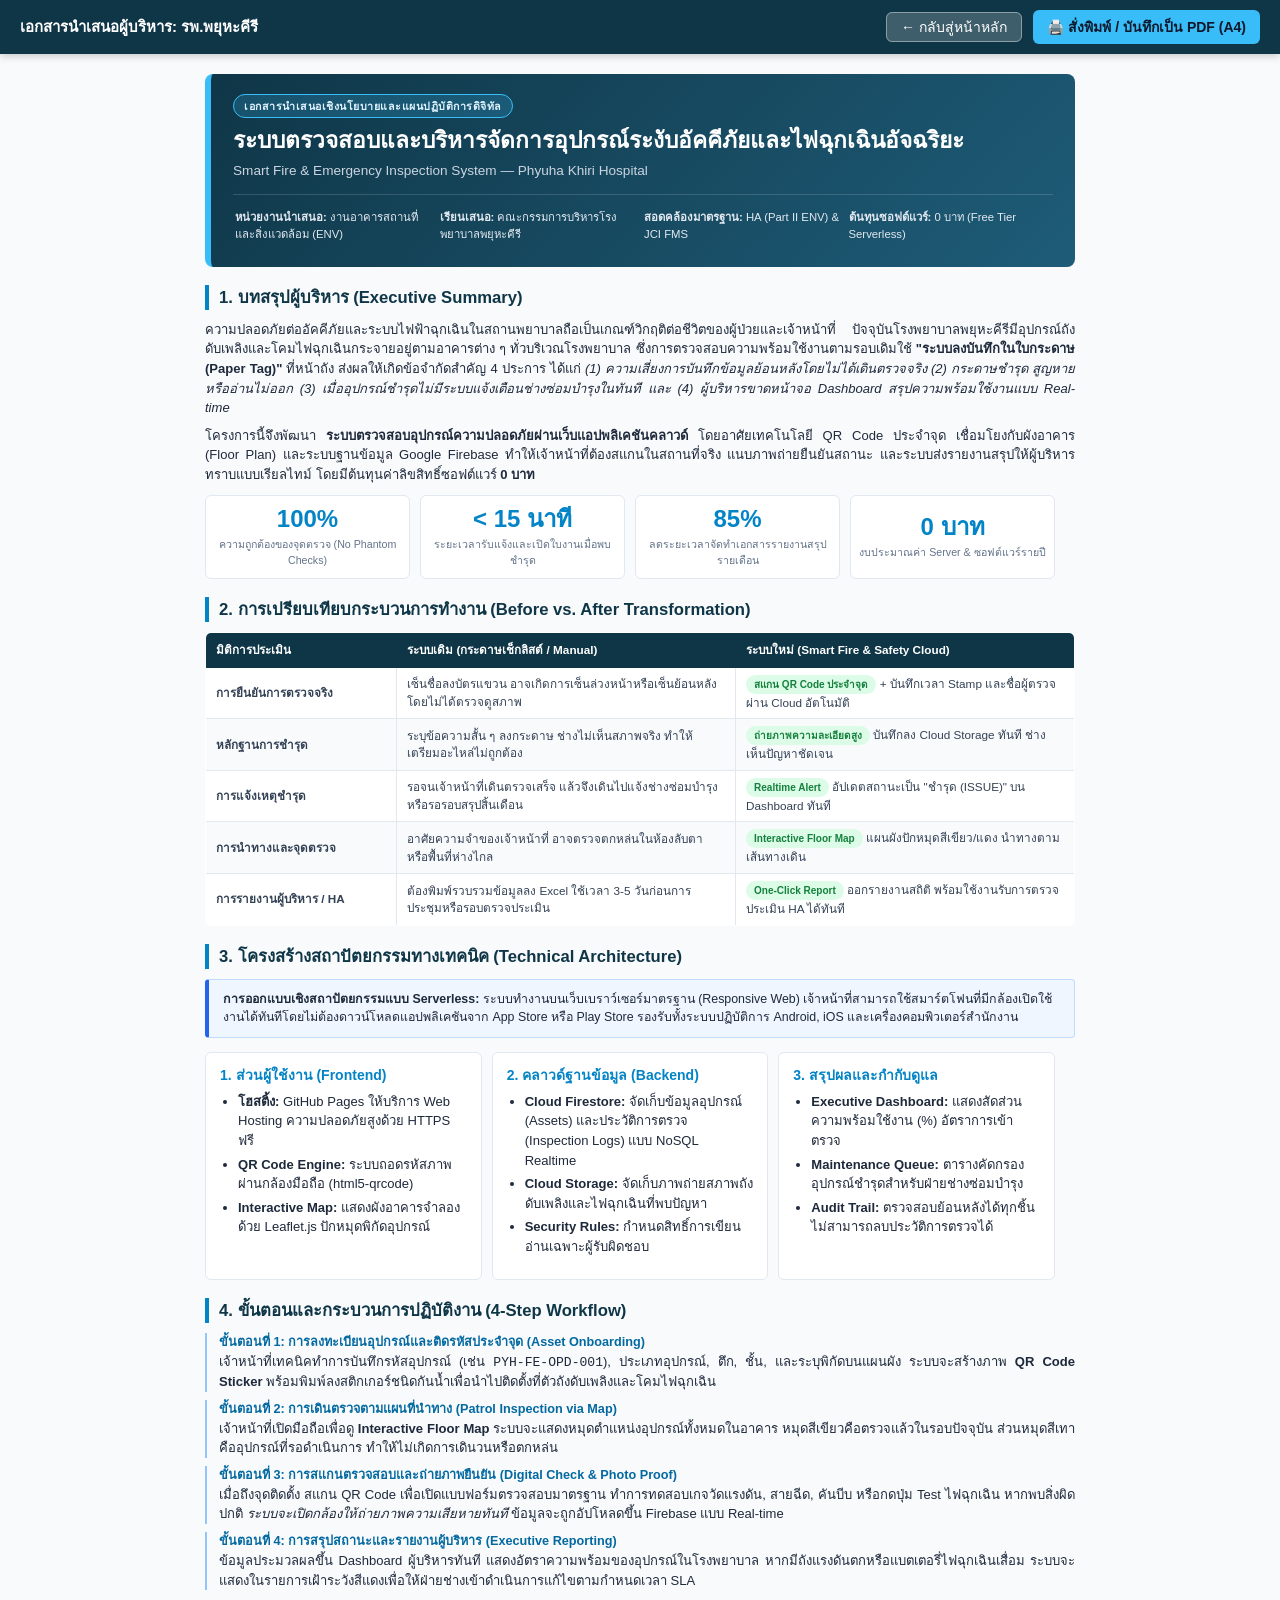
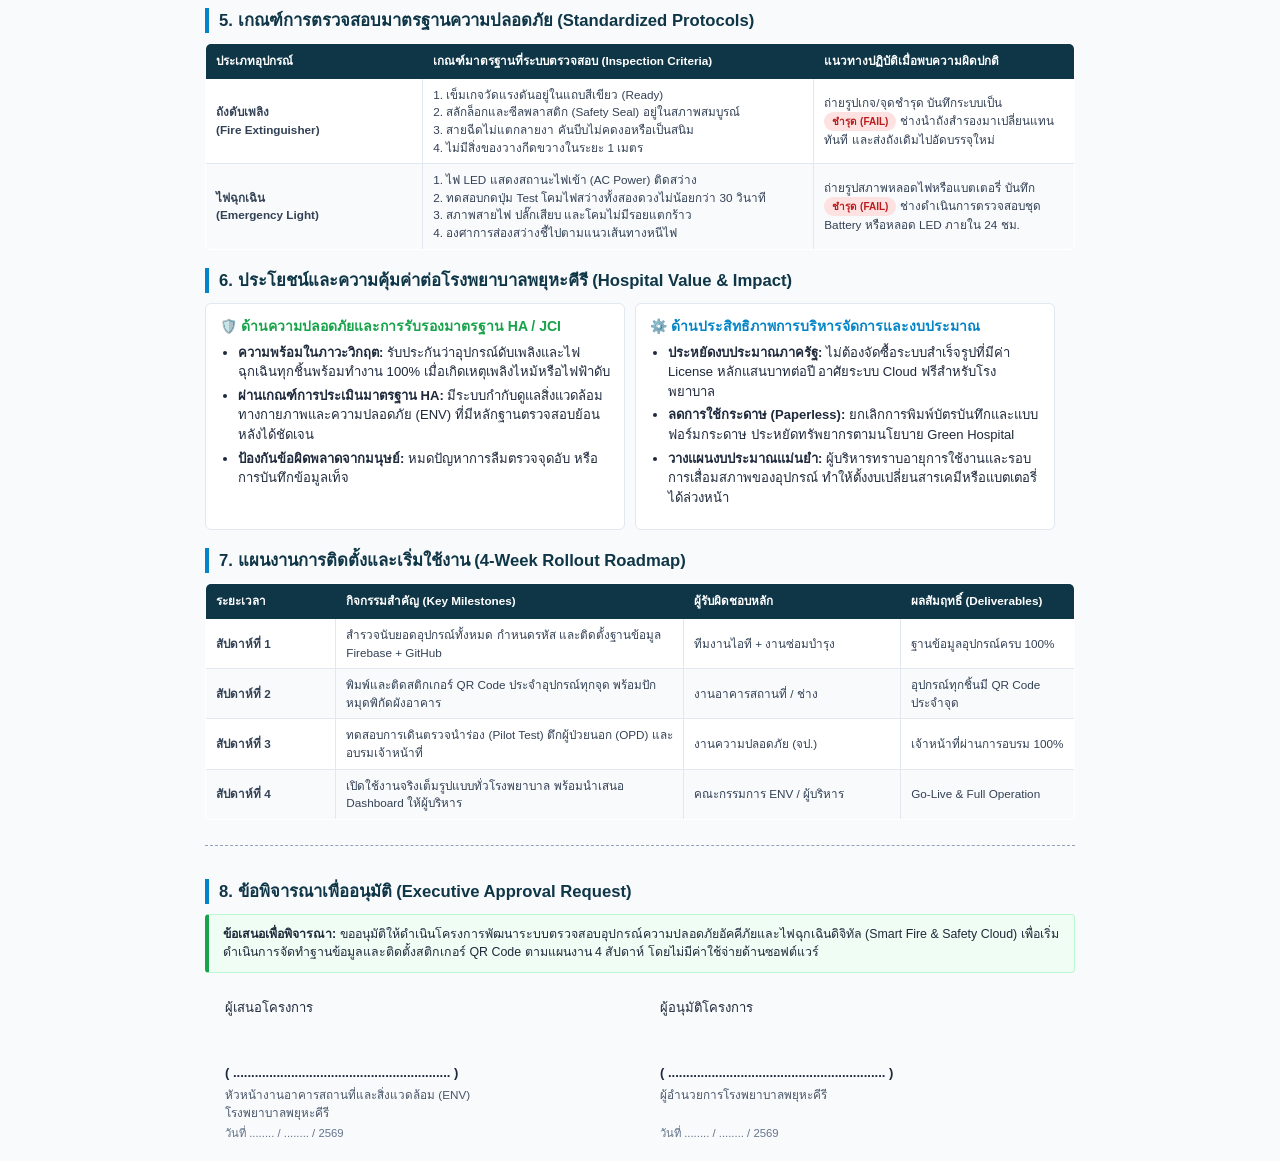
==== executive_presentation.html @ 6b2654da "Initial commit: Pyuha safety system application" ====
<!DOCTYPE html>
<html lang="th">
<head>
<meta charset="UTF-8">
<title>เอกสารนำเสนอผู้บริหาร - ระบบความปลอดภัย รพ.พยุหะคีรี</title>
<link rel="preconnect" href="https://fonts.googleapis.com">
<link rel="preconnect" href="https://fonts.gstatic.com" crossorigin>
<link href="https://fonts.googleapis.com/css2?family=Sarabun:wght@300;400;500;600;700&display=swap" rel="stylesheet">
<style>
  @media screen {
    .screen-toolbar {
      position: sticky; top: 0; left: 0; right: 0;
      background: #0f3647; color: white;
      padding: 10px 20px; display: flex; justify-content: space-between; align-items: center;
      z-index: 1000; box-shadow: 0 2px 8px rgba(0,0,0,0.2);
    }
    .toolbar-btn {
      background: #38bdf8; color: #0f172a; border: none; font-weight: bold;
      padding: 6px 14px; border-radius: 6px; cursor: pointer; text-decoration: none;
      font-size: 14px; margin-left: 8px;
    }
    .toolbar-btn-sec {
      background: rgba(255,255,255,0.2); color: white; border: 1px solid rgba(255,255,255,0.4);
      padding: 6px 14px; border-radius: 6px; cursor: pointer; text-decoration: none;
      font-size: 14px;
    }
    .doc-wrapper { max-width: 900px; margin: 20px auto; padding: 0 15px; }
  }

  @media screen and (max-width: 768px) {
    .screen-toolbar {
      flex-direction: column;
      gap: 8px;
      text-align: center;
      padding: 10px 12px;
    }
    .screen-toolbar > div {
      display: flex;
      flex-wrap: wrap;
      justify-content: center;
      gap: 6px;
    }
    .doc-wrapper {
      padding: 0 8px;
      margin: 10px auto;
    }
    .header-title {
      font-size: 14pt !important;
    }
    .header-banner {
      padding: 14px 14px !important;
    }
    .table-layout {
      display: block !important;
    }
    .table-layout tr {
      display: flex !important;
      flex-direction: column !important;
      gap: 10px !important;
    }
    .table-layout td.col-cell {
      display: block !important;
      width: 100% !important;
      margin-bottom: 8px;
    }
    table.data-table {
      font-size: 8pt !important;
      display: block;
      overflow-x: auto;
      white-space: nowrap;
    }
  }

  @media print {
    .screen-toolbar { display: none !important; }
  }

  @page {
    size: A4;
    margin: 14mm 12mm 14mm 12mm;
    background-color: #f8fafc;
    @bottom-left {
      content: "โรงพยาบาลพยุหะคีรี • ฝ่ายบริหารจัดการงานซ่อมบำรุงและสุขาภิบาล (งานสิ่งแวดล้อมและความปลอดภัย ENV)";
      font-family: 'Noto Sans Thai', sans-serif;
      font-size: 8pt;
      color: #64748b;
    }
    @bottom-right {
      content: "หน้า " counter(page) " / " counter(pages);
      font-family: 'Noto Sans Thai', sans-serif;
      font-size: 8pt;
      color: #64748b;
      font-weight: bold;
    }
  }

  *, *::before, *::after {
    box-sizing: border-box;
  }

  body {
    margin: 0;
    padding: 0;
    font-family: 'Noto Sans Thai', 'Segoe UI', Tahoma, sans-serif;
    color: #1e293b;
    line-height: 1.5;
    background-color: #f8fafc;
    font-size: 9.8pt;
  }

  /* Header Banner */
  .header-banner {
    background: linear-gradient(135deg, #0f3647 0%, #1e5c78 100%);
    color: #ffffff;
    padding: 20px 22px;
    border-radius: 8px;
    margin-bottom: 18px;
    border-left: 6px solid #38bdf8;
  }

  .header-badge {
    display: inline-block;
    background: rgba(56, 189, 248, 0.2);
    border: 1px solid #38bdf8;
    color: #e0f2fe;
    font-size: 8pt;
    font-weight: bold;
    padding: 3px 10px;
    border-radius: 12px;
    text-transform: uppercase;
    letter-spacing: 0.5px;
    margin-bottom: 8px;
  }

  .header-title {
    margin: 0 0 6px 0;
    font-size: 17pt;
    font-weight: bold;
    color: #ffffff;
    line-height: 1.3;
  }

  .header-subtitle {
    margin: 0;
    font-size: 10.2pt;
    color: #cbd5e1;
    font-weight: normal;
  }

  .meta-table {
    width: 100%;
    margin-top: 12px;
    padding-top: 10px;
    border-top: 1px solid rgba(255, 255, 255, 0.15);
    font-size: 8.5pt;
    color: #e2e8f0;
  }

  .meta-table td {
    padding: 2px 0;
  }

  /* Section Styling */
  h2 {
    color: #0f3647;
    font-size: 12.5pt;
    font-weight: bold;
    margin: 18px 0 10px 0;
    padding-left: 10px;
    border-left: 4px solid #0284c7;
    page-break-after: avoid;
  }

  h3 {
    color: #1e293b;
    font-size: 10.5pt;
    font-weight: bold;
    margin: 12px 0 6px 0;
    page-break-after: avoid;
  }

  p {
    margin: 0 0 8px 0;
    text-align: justify;
  }

  /* 2-Column or 3-Column Layout using Tables */
  .layout-table {
    width: 100%;
    border-collapse: separate;
    border-spacing: 10px 0;
    margin: 10px -10px 14px -10px;
  }

  .col-cell {
    vertical-align: top;
    background: #ffffff;
    border: 1px solid #e2e8f0;
    border-radius: 6px;
    padding: 12px 14px;
  }

  /* Stat Card */
  .stat-card {
    text-align: center;
    background: #ffffff;
    border: 1px solid #e2e8f0;
    border-radius: 6px;
    padding: 10px 6px;
  }
  .stat-number {
    font-size: 18pt;
    font-weight: bold;
    color: #0284c7;
    display: block;
    line-height: 1.1;
  }
  .stat-label {
    font-size: 8pt;
    color: #64748b;
    margin-top: 4px;
    display: block;
  }

  /* Custom Callout Box */
  .callout-box {
    background: #eff6ff;
    border: 1px solid #bfdbfe;
    border-left: 4px solid #2563eb;
    border-radius: 4px;
    padding: 10px 14px;
    margin: 10px 0 14px 0;
    font-size: 9.3pt;
  }

  .alert-box {
    background: #fef2f2;
    border: 1px solid #fecaca;
    border-left: 4px solid #dc2626;
    border-radius: 4px;
    padding: 10px 14px;
    margin: 10px 0 14px 0;
    font-size: 9.3pt;
  }

  .success-box {
    background: #f0fdf4;
    border: 1px solid #bbf7d0;
    border-left: 4px solid #16a34a;
    border-radius: 4px;
    padding: 10px 14px;
    margin: 10px 0 14px 0;
    font-size: 9.3pt;
  }

  /* Structured Data Tables */
  table.data-table {
    width: 100%;
    border-collapse: collapse;
    margin: 10px 0 16px 0;
    background: #ffffff;
    font-size: 8.8pt;
    border-radius: 6px;
    overflow: hidden;
    border: 1px solid #cbd5e1;
  }

  table.data-table th {
    background: #0f3647;
    color: #ffffff;
    font-weight: bold;
    padding: 8px 10px;
    text-align: left;
    border: 1px solid #0f3647;
  }

  table.data-table td {
    padding: 7px 10px;
    border-bottom: 1px solid #e2e8f0;
    border-right: 1px solid #e2e8f0;
    color: #334155;
    vertical-align: middle;
  }

  table.data-table tr:nth-child(even) td {
    background: #f8fafc;
  }

  /* Badges */
  .badge-pass {
    display: inline-block;
    padding: 2px 8px;
    border-radius: 10px;
    font-size: 7.5pt;
    font-weight: bold;
    background: #dcfce7;
    color: #15803d;
  }
  .badge-fail {
    display: inline-block;
    padding: 2px 8px;
    border-radius: 10px;
    font-size: 7.5pt;
    font-weight: bold;
    background: #fee2e2;
    color: #b91c1c;
  }
  .badge-info {
    display: inline-block;
    padding: 2px 8px;
    border-radius: 10px;
    font-size: 7.5pt;
    font-weight: bold;
    background: #e0f2fe;
    color: #0369a1;
  }

  /* Lists */
  ul, ol {
    margin: 4px 0 10px 18px;
    padding: 0;
  }
  li {
    margin-bottom: 4px;
  }

  .step-container {
    page-break-inside: avoid;
    margin-bottom: 8px;
    border-left: 2px solid #93c5fd;
    padding-left: 12px;
  }

  .step-title {
    font-weight: bold;
    color: #0369a1;
    font-size: 9.5pt;
  }

  .signature-area {
    page-break-inside: avoid;
    margin-top: 25px;
    border-top: 1px dashed #94a3b8;
    padding-top: 15px;
  }
</style>
</head>
<body>

  <div class="screen-toolbar">
    <div>
      <span style="font-weight: bold; font-size: 15px;">เอกสารนำเสนอผู้บริหาร: รพ.พยุหะคีรี</span>
    </div>
    <div>
      <a href="index.html" class="toolbar-btn-sec">← กลับสู่หน้าหลัก</a>
      <button onclick="window.print()" class="toolbar-btn">🖨️ สั่งพิมพ์ / บันทึกเป็น PDF (A4)</button>
    </div>
  </div>

  <div class="doc-wrapper">

  <!-- Header Section -->
  <div class="header-banner">

    <div class="header-badge">เอกสารนำเสนอเชิงนโยบายและแผนปฏิบัติการดิจิทัล</div>
    <div class="header-title">ระบบตรวจสอบและบริหารจัดการอุปกรณ์ระงับอัคคีภัยและไฟฉุกเฉินอัจฉริยะ</div>
    <div class="header-subtitle">Smart Fire & Emergency Inspection System — Phyuha Khiri Hospital</div>
    
    <table class="meta-table">
      <tr>
        <td style="width: 25%;"><strong>หน่วยงานนำเสนอ:</strong> งานอาคารสถานที่และสิ่งแวดล้อม (ENV)</td>
        <td style="width: 25%;"><strong>เรียนเสนอ:</strong> คณะกรรมการบริหารโรงพยาบาลพยุหะคีรี</td>
        <td style="width: 25%;"><strong>สอดคล้องมาตรฐาน:</strong> HA (Part II ENV) & JCI FMS</td>
        <td style="width: 25%;"><strong>ต้นทุนซอฟต์แวร์:</strong> 0 บาท (Free Tier Serverless)</td>
      </tr>
    </table>
  </div>

  <!-- Section 1: Executive Summary -->
  <h2>1. บทสรุปผู้บริหาร (Executive Summary)</h2>
  <p>
    ความปลอดภัยต่ออัคคีภัยและระบบไฟฟ้าฉุกเฉินในสถานพยาบาลถือเป็นเกณฑ์วิกฤติต่อชีวิตของผู้ป่วยและเจ้าหน้าที่ ปัจจุบันโรงพยาบาลพยุหะคีรีมีอุปกรณ์ถังดับเพลิงและโคมไฟฉุกเฉินกระจายอยู่ตามอาคารต่าง ๆ ทั่วบริเวณโรงพยาบาล ซึ่งการตรวจสอบความพร้อมใช้งานตามรอบเดิมใช้ <strong>"ระบบลงบันทึกในใบกระดาษ (Paper Tag)"</strong> ที่หน้าถัง ส่งผลให้เกิดข้อจำกัดสำคัญ 4 ประการ ได้แก่ <em>(1) ความเสี่ยงการบันทึกข้อมูลย้อนหลังโดยไม่ได้เดินตรวจจริง (2) กระดาษชำรุด สูญหาย หรืออ่านไม่ออก (3) เมื่ออุปกรณ์ชำรุดไม่มีระบบแจ้งเตือนช่างซ่อมบำรุงในทันที และ (4) ผู้บริหารขาดหน้าจอ Dashboard สรุปความพร้อมใช้งานแบบ Real-time</em>
  </p>
  <p>
    โครงการนี้จึงพัฒนา <strong>ระบบตรวจสอบอุปกรณ์ความปลอดภัยผ่านเว็บแอปพลิเคชันคลาวด์</strong> โดยอาศัยเทคโนโลยี QR Code ประจำจุด เชื่อมโยงกับผังอาคาร (Floor Plan) และระบบฐานข้อมูล Google Firebase ทำให้เจ้าหน้าที่ต้องสแกนในสถานที่จริง แนบภาพถ่ายยืนยันสถานะ และระบบส่งรายงานสรุปให้ผู้บริหารทราบแบบเรียลไทม์ โดยมีต้นทุนค่าลิขสิทธิ์ซอฟต์แวร์ <strong>0 บาท</strong>
  </p>

  <!-- Key Metrics 4 Columns -->
  <table class="layout-table">
    <tr>
      <td class="stat-card" style="width: 25%;">
        <span class="stat-number">100%</span>
        <span class="stat-label">ความถูกต้องของจุดตรวจ (No Phantom Checks)</span>
      </td>
      <td class="stat-card" style="width: 25%;">
        <span class="stat-number">&lt; 15 นาที</span>
        <span class="stat-label">ระยะเวลารับแจ้งและเปิดใบงานเมื่อพบชำรุด</span>
      </td>
      <td class="stat-card" style="width: 25%;">
        <span class="stat-number">85%</span>
        <span class="stat-label">ลดระยะเวลาจัดทำเอกสารรายงานสรุปรายเดือน</span>
      </td>
      <td class="stat-card" style="width: 25%;">
        <span class="stat-number">0 บาท</span>
        <span class="stat-label">งบประมาณค่า Server & ซอฟต์แวร์รายปี</span>
      </td>
    </tr>
  </table>

  <!-- Section 2: Current Problems vs Digital Solutions -->
  <h2>2. การเปรียบเทียบกระบวนการทำงาน (Before vs. After Transformation)</h2>
  <table class="data-table">
    <thead>
      <tr>
        <th style="width: 22%;">มิติการประเมิน</th>
        <th style="width: 39%;">ระบบเดิม (กระดาษเช็กลิสต์ / Manual)</th>
        <th style="width: 39%;">ระบบใหม่ (Smart Fire & Safety Cloud)</th>
      </tr>
    </thead>
    <tbody>
      <tr>
        <td><strong>การยืนยันการตรวจจริง</strong></td>
        <td>เซ็นชื่อลงบัตรแขวน อาจเกิดการเซ็นล่วงหน้าหรือเซ็นย้อนหลังโดยไม่ได้ตรวจดูสภาพ</td>
        <td><span class="badge-pass">สแกน QR Code ประจำจุด</span> + บันทึกเวลา Stamp และชื่อผู้ตรวจผ่าน Cloud อัตโนมัติ</td>
      </tr>
      <tr>
        <td><strong>หลักฐานการชำรุด</strong></td>
        <td>ระบุข้อความสั้น ๆ ลงกระดาษ ช่างไม่เห็นสภาพจริง ทำให้เตรียมอะไหล่ไม่ถูกต้อง</td>
        <td><span class="badge-pass">ถ่ายภาพความละเอียดสูง</span> บันทึกลง Cloud Storage ทันที ช่างเห็นปัญหาชัดเจน</td>
      </tr>
      <tr>
        <td><strong>การแจ้งเหตุชำรุด</strong></td>
        <td>รอจนเจ้าหน้าที่เดินตรวจเสร็จ แล้วจึงเดินไปแจ้งช่างซ่อมบำรุง หรือรอรอบสรุปสิ้นเดือน</td>
        <td><span class="badge-pass">Realtime Alert</span> อัปเดตสถานะเป็น "ชำรุด (ISSUE)" บน Dashboard ทันที</td>
      </tr>
      <tr>
        <td><strong>การนำทางและจุดตรวจ</strong></td>
        <td>อาศัยความจำของเจ้าหน้าที่ อาจตรวจตกหล่นในห้องลับตา หรือพื้นที่ห่างไกล</td>
        <td><span class="badge-pass">Interactive Floor Map</span> แผนผังปักหมุดสีเขียว/แดง นำทางตามเส้นทางเดิน</td>
      </tr>
      <tr>
        <td><strong>การรายงานผู้บริหาร / HA</strong></td>
        <td>ต้องพิมพ์รวบรวมข้อมูลลง Excel ใช้เวลา 3-5 วันก่อนการประชุมหรือรอบตรวจประเมิน</td>
        <td><span class="badge-pass">One-Click Report</span> ออกรายงานสถิติ พร้อมใช้งานรับการตรวจประเมิน HA ได้ทันที</td>
      </tr>
    </tbody>
  </table>

  <!-- Section 3: System Architecture -->
  <h2>3. โครงสร้างสถาปัตยกรรมทางเทคนิค (Technical Architecture)</h2>
  <div class="callout-box">
    <strong>การออกแบบเชิงสถาปัตยกรรมแบบ Serverless:</strong> ระบบทำงานบนเว็บเบราว์เซอร์มาตรฐาน (Responsive Web) เจ้าหน้าที่สามารถใช้สมาร์ตโฟนที่มีกล้องเปิดใช้งานได้ทันทีโดยไม่ต้องดาวน์โหลดแอปพลิเคชันจาก App Store หรือ Play Store รองรับทั้งระบบปฏิบัติการ Android, iOS และเครื่องคอมพิวเตอร์สำนักงาน
  </div>

  <table class="layout-table">
    <tr>
      <td class="col-cell" style="width: 33.33%;">
        <h3 style="color: #0284c7; margin-top:0;">1. ส่วนผู้ใช้งาน (Frontend)</h3>
        <ul>
          <li><strong>โฮสติ้ง:</strong> GitHub Pages ให้บริการ Web Hosting ความปลอดภัยสูงด้วย HTTPS ฟรี</li>
          <li><strong>QR Code Engine:</strong> ระบบถอดรหัสภาพผ่านกล้องมือถือ (html5-qrcode)</li>
          <li><strong>Interactive Map:</strong> แสดงผังอาคารจำลองด้วย Leaflet.js ปักหมุดพิกัดอุปกรณ์</li>
        </ul>
      </td>
      <td class="col-cell" style="width: 33.33%;">
        <h3 style="color: #0284c7; margin-top:0;">2. คลาวด์ฐานข้อมูล (Backend)</h3>
        <ul>
          <li><strong>Cloud Firestore:</strong> จัดเก็บข้อมูลอุปกรณ์ (Assets) และประวัติการตรวจ (Inspection Logs) แบบ NoSQL Realtime</li>
          <li><strong>Cloud Storage:</strong> จัดเก็บภาพถ่ายสภาพถังดับเพลิงและไฟฉุกเฉินที่พบปัญหา</li>
          <li><strong>Security Rules:</strong> กำหนดสิทธิ์การเขียนอ่านเฉพาะผู้รับผิดชอบ</li>
        </ul>
      </td>
      <td class="col-cell" style="width: 33.33%;">
        <h3 style="color: #0284c7; margin-top:0;">3. สรุปผลและกำกับดูแล</h3>
        <ul>
          <li><strong>Executive Dashboard:</strong> แสดงสัดส่วนความพร้อมใช้งาน (%) อัตราการเข้าตรวจ</li>
          <li><strong>Maintenance Queue:</strong> ตารางคัดกรองอุปกรณ์ชำรุดสำหรับฝ่ายช่างซ่อมบำรุง</li>
          <li><strong>Audit Trail:</strong> ตรวจสอบย้อนหลังได้ทุกชิ้น ไม่สามารถลบประวัติการตรวจได้</li>
        </ul>
      </td>
    </tr>
  </table>

  <!-- Section 4: Workflow -->
  <h2>4. ขั้นตอนและกระบวนการปฏิบัติงาน (4-Step Workflow)</h2>
  <div class="step-container">
    <div class="step-title">ขั้นตอนที่ 1: การลงทะเบียนอุปกรณ์และติดรหัสประจำจุด (Asset Onboarding)</div>
    <p>
      เจ้าหน้าที่เทคนิคทำการบันทึกรหัสอุปกรณ์ (เช่น <code>PYH-FE-OPD-001</code>), ประเภทอุปกรณ์, ตึก, ชั้น, และระบุพิกัดบนแผนผัง ระบบจะสร้างภาพ <strong>QR Code Sticker</strong> พร้อมพิมพ์ลงสติกเกอร์ชนิดกันน้ำเพื่อนำไปติดตั้งที่ตัวถังดับเพลิงและโคมไฟฉุกเฉิน
    </p>
  </div>

  <div class="step-container">
    <div class="step-title">ขั้นตอนที่ 2: การเดินตรวจตามแผนที่นำทาง (Patrol Inspection via Map)</div>
    <p>
      เจ้าหน้าที่เปิดมือถือเพื่อดู <strong>Interactive Floor Map</strong> ระบบจะแสดงหมุดตำแหน่งอุปกรณ์ทั้งหมดในอาคาร หมุดสีเขียวคือตรวจแล้วในรอบปัจจุบัน ส่วนหมุดสีเทาคืออุปกรณ์ที่รอดำเนินการ ทำให้ไม่เกิดการเดินวนหรือตกหล่น
    </p>
  </div>

  <div class="step-container">
    <div class="step-title">ขั้นตอนที่ 3: การสแกนตรวจสอบและถ่ายภาพยืนยัน (Digital Check & Photo Proof)</div>
    <p>
      เมื่อถึงจุดติดตั้ง สแกน QR Code เพื่อเปิดแบบฟอร์มตรวจสอบมาตรฐาน ทำการทดสอบเกจวัดแรงดัน, สายฉีด, คันบีบ หรือกดปุ่ม Test ไฟฉุกเฉิน หากพบสิ่งผิดปกติ <em>ระบบจะเปิดกล้องให้ถ่ายภาพความเสียหายทันที</em> ข้อมูลจะถูกอัปโหลดขึ้น Firebase แบบ Real-time
    </p>
  </div>

  <div class="step-container">
    <div class="step-title">ขั้นตอนที่ 4: การสรุปสถานะและรายงานผู้บริหาร (Executive Reporting)</div>
    <p>
      ข้อมูลประมวลผลขึ้น Dashboard ผู้บริหารทันที แสดงอัตราความพร้อมของอุปกรณ์ในโรงพยาบาล หากมีถังแรงดันตกหรือแบตเตอรี่ไฟฉุกเฉินเสื่อม ระบบจะแสดงในรายการเฝ้าระวังสีแดงเพื่อให้ฝ่ายช่างเข้าดำเนินการแก้ไขตามกำหนดเวลา SLA
    </p>
  </div>

  <!-- Section 5: Standard Checklist Protocols -->
  <h2>5. เกณฑ์การตรวจสอบมาตรฐานความปลอดภัย (Standardized Protocols)</h2>
  <table class="data-table">
    <thead>
      <tr>
        <th style="width: 25%;">ประเภทอุปกรณ์</th>
        <th style="width: 45%;">เกณฑ์มาตรฐานที่ระบบตรวจสอบ (Inspection Criteria)</th>
        <th style="width: 30%;">แนวทางปฏิบัติเมื่อพบความผิดปกติ</th>
      </tr>
    </thead>
    <tbody>
      <tr>
        <td><strong>ถังดับเพลิง<br>(Fire Extinguisher)</strong></td>
        <td>
          1. เข็มเกจวัดแรงดันอยู่ในแถบสีเขียว (Ready)<br>
          2. สลักล็อกและซีลพลาสติก (Safety Seal) อยู่ในสภาพสมบูรณ์<br>
          3. สายฉีดไม่แตกลายงา คันบีบไม่คดงอหรือเป็นสนิม<br>
          4. ไม่มีสิ่งของวางกีดขวางในระยะ 1 เมตร
        </td>
        <td>
          ถ่ายรูปเกจ/จุดชำรุด บันทึกระบบเป็น <span class="badge-fail">ชำรุด (FAIL)</span> ช่างนำถังสำรองมาเปลี่ยนแทนทันที และส่งถังเดิมไปอัดบรรจุใหม่
        </td>
      </tr>
      <tr>
        <td><strong>ไฟฉุกเฉิน<br>(Emergency Light)</strong></td>
        <td>
          1. ไฟ LED แสดงสถานะไฟเข้า (AC Power) ติดสว่าง<br>
          2. ทดสอบกดปุ่ม Test โคมไฟสว่างทั้งสองดวงไม่น้อยกว่า 30 วินาที<br>
          3. สภาพสายไฟ ปลั๊กเสียบ และโคมไม่มีรอยแตกร้าว<br>
          4. องศาการส่องสว่างชี้ไปตามแนวเส้นทางหนีไฟ
        </td>
        <td>
          ถ่ายรูปสภาพหลอดไฟหรือแบตเตอรี่ บันทึก <span class="badge-fail">ชำรุด (FAIL)</span> ช่างดำเนินการตรวจสอบชุด Battery หรือหลอด LED ภายใน 24 ชม.
        </td>
      </tr>
    </tbody>
  </table>

  <!-- Section 6: Benefits & Impact -->
  <h2>6. ประโยชน์และความคุ้มค่าต่อโรงพยาบาลพยุหะคีรี (Hospital Value & Impact)</h2>
  <table class="layout-table">
    <tr>
      <td class="col-cell" style="width: 50%;">
        <h3 style="color: #16a34a; margin-top:0;">🛡️ ด้านความปลอดภัยและการรับรองมาตรฐาน HA / JCI</h3>
        <ul>
          <li><strong>ความพร้อมในภาวะวิกฤต:</strong> รับประกันว่าอุปกรณ์ดับเพลิงและไฟฉุกเฉินทุกชิ้นพร้อมทำงาน 100% เมื่อเกิดเหตุเพลิงไหม้หรือไฟฟ้าดับ</li>
          <li><strong>ผ่านเกณฑ์การประเมินมาตรฐาน HA:</strong> มีระบบกำกับดูแลสิ่งแวดล้อมทางกายภาพและความปลอดภัย (ENV) ที่มีหลักฐานตรวจสอบย้อนหลังได้ชัดเจน</li>
          <li><strong>ป้องกันข้อผิดพลาดจากมนุษย์:</strong> หมดปัญหาการลืมตรวจจุดอับ หรือการบันทึกข้อมูลเท็จ</li>
        </ul>
      </td>
      <td class="col-cell" style="width: 50%;">
        <h3 style="color: #0284c7; margin-top:0;">⚙️ ด้านประสิทธิภาพการบริหารจัดการและงบประมาณ</h3>
        <ul>
          <li><strong>ประหยัดงบประมาณภาครัฐ:</strong> ไม่ต้องจัดซื้อระบบสำเร็จรูปที่มีค่า License หลักแสนบาทต่อปี อาศัยระบบ Cloud ฟรีสำหรับโรงพยาบาล</li>
          <li><strong>ลดการใช้กระดาษ (Paperless):</strong> ยกเลิกการพิมพ์บัตรบันทึกและแบบฟอร์มกระดาษ ประหยัดทรัพยากรตามนโยบาย Green Hospital</li>
          <li><strong>วางแผนงบประมาณแม่นยำ:</strong> ผู้บริหารทราบอายุการใช้งานและรอบการเสื่อมสภาพของอุปกรณ์ ทำให้ตั้งงบเปลี่ยนสารเคมีหรือแบตเตอรี่ได้ล่วงหน้า</li>
        </ul>
      </td>
    </tr>
  </table>

  <!-- Section 7: Implementation Roadmap -->
  <h2>7. แผนงานการติดตั้งและเริ่มใช้งาน (4-Week Rollout Roadmap)</h2>
  <table class="data-table">
    <thead>
      <tr>
        <th style="width: 15%;">ระยะเวลา</th>
        <th style="width: 40%;">กิจกรรมสำคัญ (Key Milestones)</th>
        <th style="width: 25%;">ผู้รับผิดชอบหลัก</th>
        <th style="width: 20%;">ผลสัมฤทธิ์ (Deliverables)</th>
      </tr>
    </thead>
    <tbody>
      <tr>
        <td><strong>สัปดาห์ที่ 1</strong></td>
        <td>สำรวจนับยอดอุปกรณ์ทั้งหมด กำหนดรหัส และติดตั้งฐานข้อมูล Firebase + GitHub</td>
        <td>ทีมงานไอที + งานซ่อมบำรุง</td>
        <td>ฐานข้อมูลอุปกรณ์ครบ 100%</td>
      </tr>
      <tr>
        <td><strong>สัปดาห์ที่ 2</strong></td>
        <td>พิมพ์และติดสติกเกอร์ QR Code ประจำอุปกรณ์ทุกจุด พร้อมปักหมุดพิกัดผังอาคาร</td>
        <td>งานอาคารสถานที่ / ช่าง</td>
        <td>อุปกรณ์ทุกชิ้นมี QR Code ประจำจุด</td>
      </tr>
      <tr>
        <td><strong>สัปดาห์ที่ 3</strong></td>
        <td>ทดสอบการเดินตรวจนำร่อง (Pilot Test) ตึกผู้ป่วยนอก (OPD) และอบรมเจ้าหน้าที่</td>
        <td>งานความปลอดภัย (จป.)</td>
        <td>เจ้าหน้าที่ผ่านการอบรม 100%</td>
      </tr>
      <tr>
        <td><strong>สัปดาห์ที่ 4</strong></td>
        <td>เปิดใช้งานจริงเต็มรูปแบบทั่วโรงพยาบาล พร้อมนำเสนอ Dashboard ให้ผู้บริหาร</td>
        <td>คณะกรรมการ ENV / ผู้บริหาร</td>
        <td>Go-Live & Full Operation</td>
      </tr>
    </tbody>
  </table>

  <!-- Section 8: Recommendation & Sign-off -->
  <div class="signature-area">
    <h2>8. ข้อพิจารณาเพื่ออนุมัติ (Executive Approval Request)</h2>
    <div class="success-box">
      <strong>ข้อเสนอเพื่อพิจารณา:</strong> ขออนุมัติให้ดำเนินโครงการพัฒนาระบบตรวจสอบอุปกรณ์ความปลอดภัยอัคคีภัยและไฟฉุกเฉินดิจิทัล (Smart Fire & Safety Cloud) เพื่อเริ่มดำเนินการจัดทำฐานข้อมูลและติดตั้งสติกเกอร์ QR Code ตามแผนงาน 4 สัปดาห์ โดยไม่มีค่าใช้จ่ายด้านซอฟต์แวร์
    </div>

    <table style="width: 100%; margin-top: 25px; border-collapse: collapse;">
      <tr>
        <td style="width: 50%; text-align: center; vertical-align: top; padding: 0 20px;">
          <p style="margin-bottom: 45px;">ผู้เสนอโครงการ</p>
          <p style="margin: 0; font-weight: bold;">( ............................................................ )</p>
          <p style="margin: 4px 0 0 0; font-size: 8.8pt; color: #475569;">หัวหน้างานอาคารสถานที่และสิ่งแวดล้อม (ENV)<br>โรงพยาบาลพยุหะคีรี</p>
          <p style="margin: 4px 0 0 0; font-size: 8.5pt; color: #64748b;">วันที่ ........ / ........ / 2569</p>
        </td>
        <td style="width: 50%; text-align: center; vertical-align: top; padding: 0 20px;">
          <p style="margin-bottom: 45px;">ผู้อนุมัติโครงการ</p>
          <p style="margin: 0; font-weight: bold;">( ............................................................ )</p>
          <p style="margin: 4px 0 0 0; font-size: 8.8pt; color: #475569;">ผู้อำนวยการโรงพยาบาลพยุหะคีรี<br>&nbsp;</p>
          <p style="margin: 4px 0 0 0; font-size: 8.5pt; color: #64748b;">วันที่ ........ / ........ / 2569</p>
        </td>
      </tr>
    </table>
  </div>
  </div> <!-- /.doc-wrapper -->

</body>
</html>
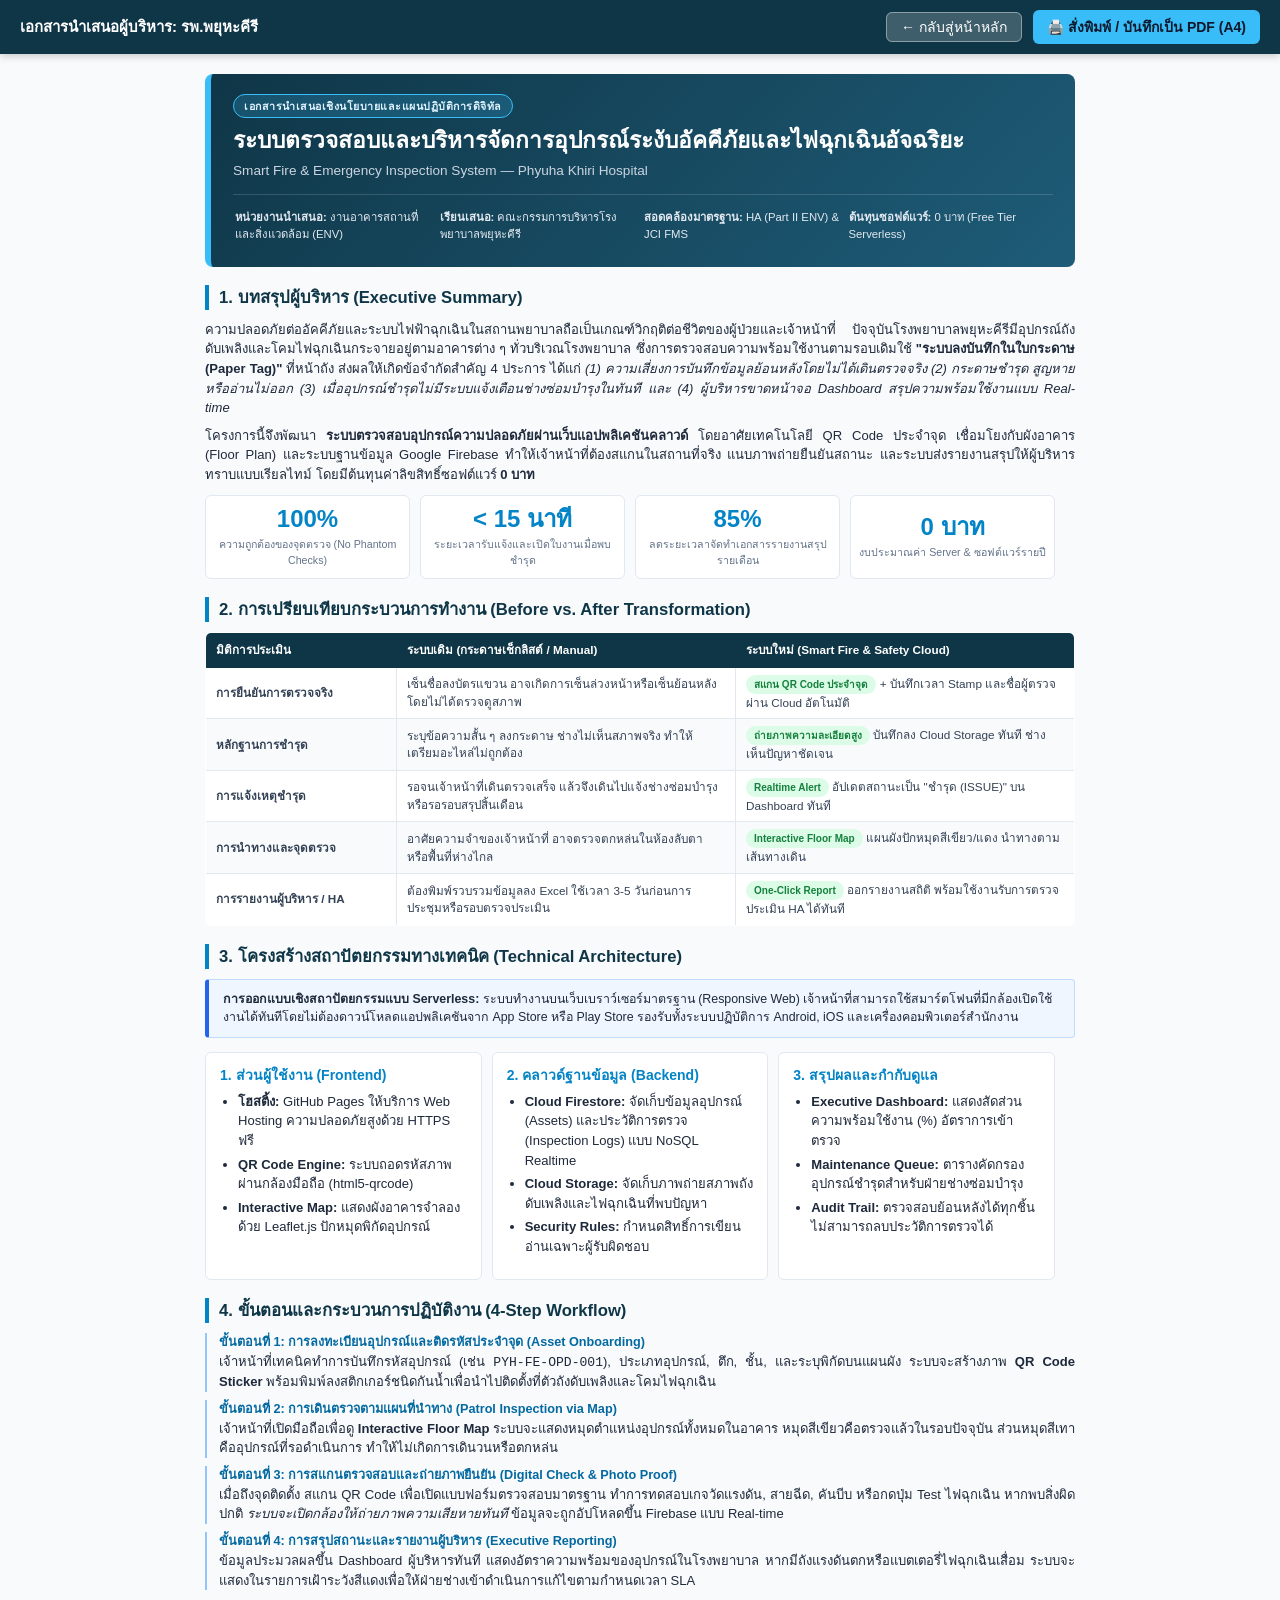
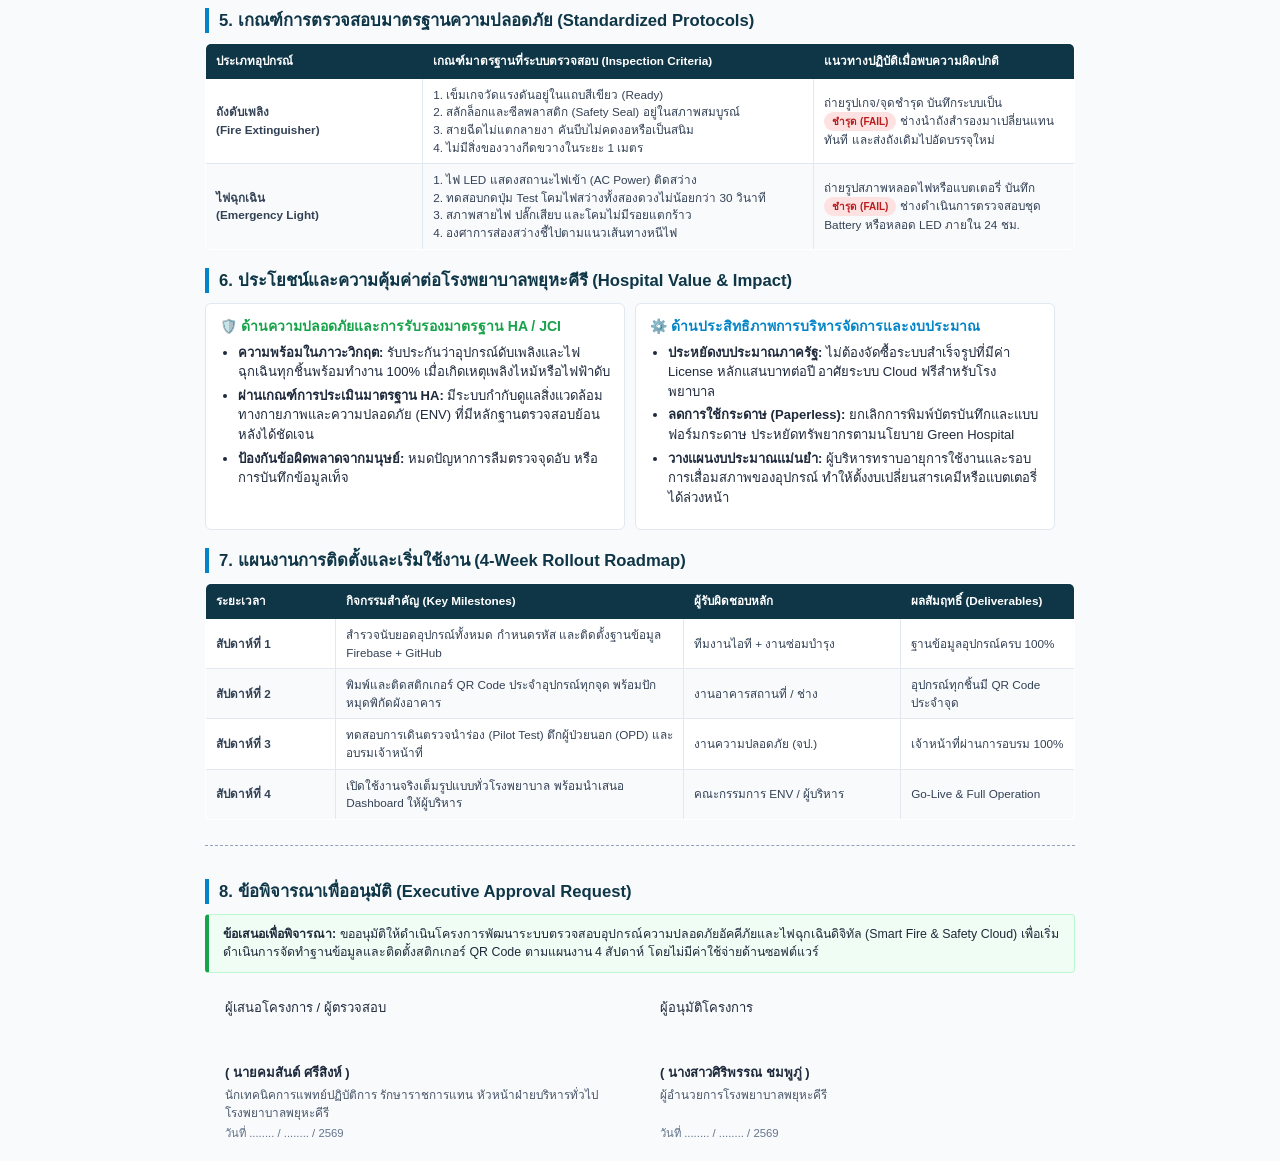
==== commit 11eaf174: "อัปเดตโค้ด 2.0" ====
--- a/executive_presentation.html
+++ b/executive_presentation.html
@@ -621,14 +621,14 @@
     <table style="width: 100%; margin-top: 25px; border-collapse: collapse;">
       <tr>
         <td style="width: 50%; text-align: center; vertical-align: top; padding: 0 20px;">
-          <p style="margin-bottom: 45px;">ผู้เสนอโครงการ</p>
-          <p style="margin: 0; font-weight: bold;">( ............................................................ )</p>
-          <p style="margin: 4px 0 0 0; font-size: 8.8pt; color: #475569;">หัวหน้างานอาคารสถานที่และสิ่งแวดล้อม (ENV)<br>โรงพยาบาลพยุหะคีรี</p>
+          <p style="margin-bottom: 45px;">ผู้เสนอโครงการ / ผู้ตรวจสอบ</p>
+          <p style="margin: 0; font-weight: bold;">( นายคมสันต์ ศรีสิงห์ )</p>
+          <p style="margin: 4px 0 0 0; font-size: 8.8pt; color: #475569;">นักเทคนิคการแพทย์ปฏิบัติการ รักษาราชการแทน หัวหน้าฝ่ายบริหารทั่วไป<br>โรงพยาบาลพยุหะคีรี</p>
           <p style="margin: 4px 0 0 0; font-size: 8.5pt; color: #64748b;">วันที่ ........ / ........ / 2569</p>
         </td>
         <td style="width: 50%; text-align: center; vertical-align: top; padding: 0 20px;">
           <p style="margin-bottom: 45px;">ผู้อนุมัติโครงการ</p>
-          <p style="margin: 0; font-weight: bold;">( ............................................................ )</p>
+          <p style="margin: 0; font-weight: bold;">( นางสาวศิริพรรณ ชมพูภู่ )</p>
           <p style="margin: 4px 0 0 0; font-size: 8.8pt; color: #475569;">ผู้อำนวยการโรงพยาบาลพยุหะคีรี<br>&nbsp;</p>
           <p style="margin: 4px 0 0 0; font-size: 8.5pt; color: #64748b;">วันที่ ........ / ........ / 2569</p>
         </td>
